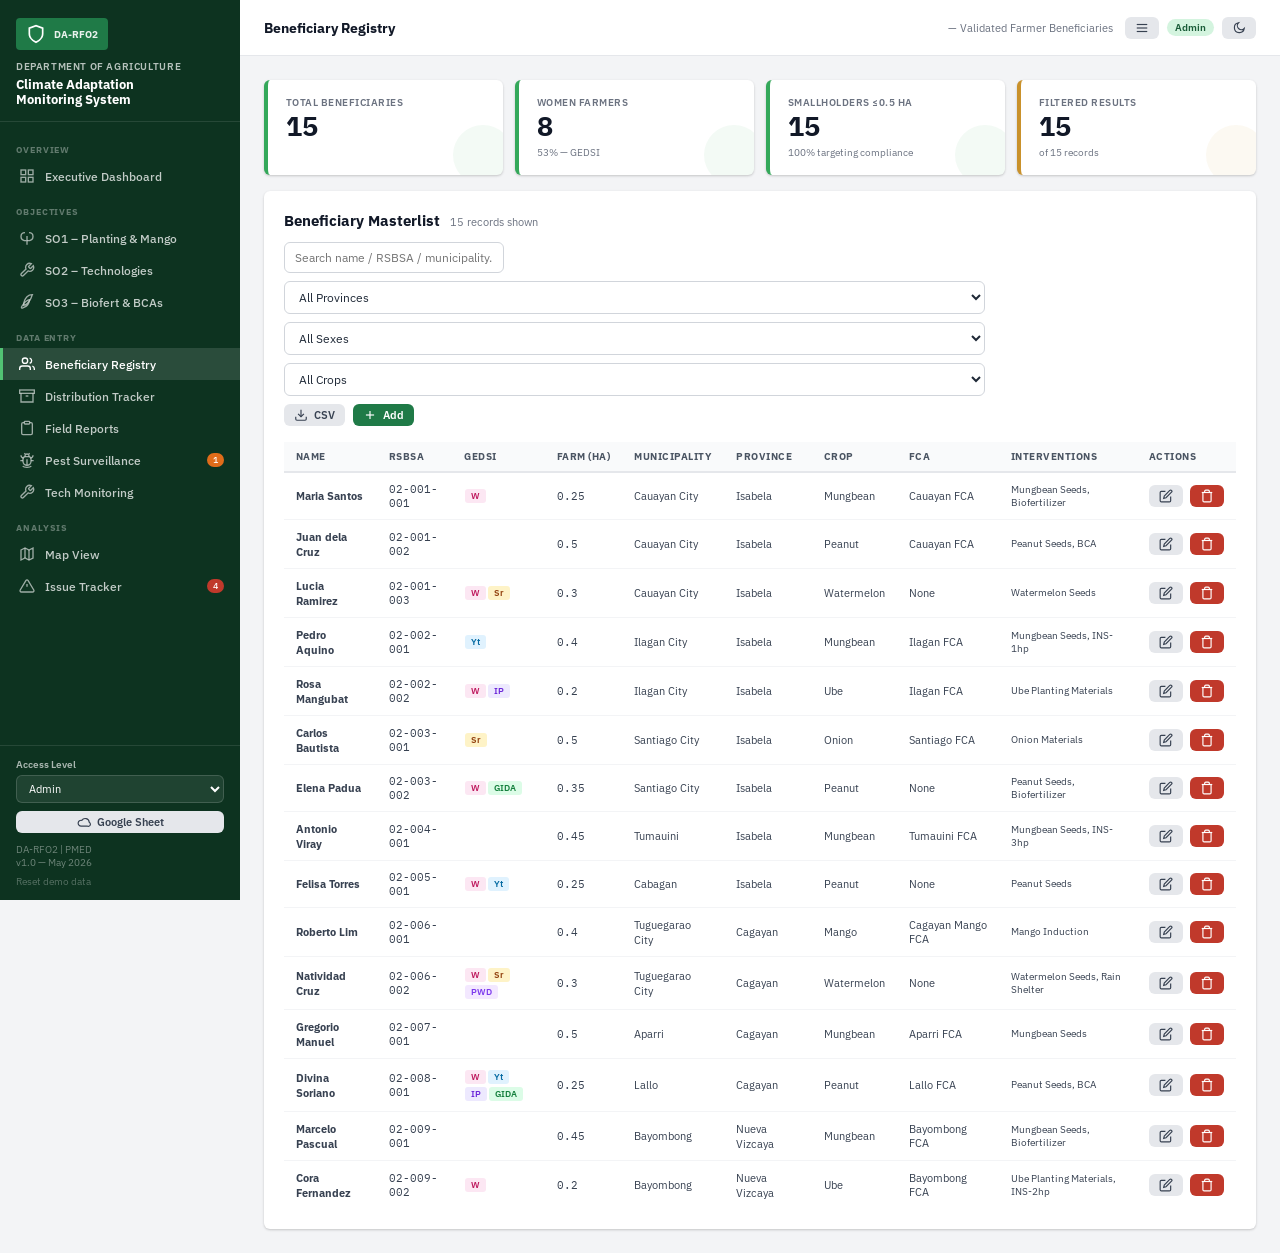
==== beneficiaries.html @ 6b745728 "Initial" ====
<!DOCTYPE html>
<html lang="en">
<head>
<meta charset="UTF-8"><meta name="viewport" content="width=device-width,initial-scale=1">
<title>Beneficiary Registry — DA-RFO2</title>
<link rel="stylesheet" href="styles.css">
</head>
<body>
<div class="app-wrapper">
  <aside class="sidebar" id="sidebar"></aside>
  <div class="main-content">
    <div class="topbar">
      <span class="topbar-title">Beneficiary Registry</span>
      <span class="topbar-subtitle">— Validated Farmer Beneficiaries</span>
    </div>
    <div class="page-body" id="page-body"></div>
  </div>
</div>
<div id="toast-container"></div>
<!-- Add/Edit modal -->
<div class="modal-overlay hidden" id="bene-modal">
  <div class="modal-box" style="max-width:780px">
    <div class="modal-header"><span id="modal-title">Add Beneficiary</span><button class="modal-close" onclick="closeModal('bene-modal')">×</button></div>
    <div class="modal-body">
      <div style="background:var(--green-50);padding:8px 12px;border-radius:4px;font-size:.78rem;color:var(--green-800);margin-bottom:14px">
        ⚠ Priority: Farmers cultivating <strong>0.5 hectare and below</strong>. Confirm municipality is on the validated list before adding.
      </div>
      <div class="form-grid cols-3">
        <div class="form-group" style="grid-column:span 2"><label class="form-label">Full Name (Last, First, MI)<span class="req">*</span></label><input id="b-name"></div>
        <div class="form-group"><label class="form-label">RSBSA Number</label><input id="b-rsbsa" placeholder="02-000-000"></div>
        <div class="form-group"><label class="form-label">Sex<span class="req">*</span></label>
          <select id="b-sex"><option>Female</option><option>Male</option><option>Prefer not to say</option></select></div>
        <div class="form-group"><label class="form-label">Age Group<span class="req">*</span></label>
          <select id="b-age"><option>18-35</option><option>36-59</option><option>60+</option></select></div>
        <div class="form-group"><label class="form-label">Farm Size (ha)<span class="req">*</span></label><input id="b-farmsize" type="number" step="0.01" min="0.01" max="5" placeholder="e.g. 0.25"></div>
        <div class="form-group"><label class="form-label">Province<span class="req">*</span></label>
          <select id="b-province"><option>Isabela</option><option>Cagayan</option><option>Nueva Vizcaya</option><option>Quirino</option><option>Aurora</option></select></div>
        <div class="form-group"><label class="form-label">Municipality<span class="req">*</span></label><input id="b-municipality"></div>
        <div class="form-group"><label class="form-label">Barangay</label><input id="b-barangay"></div>
        <div class="form-group"><label class="form-label">Primary Crop<span class="req">*</span></label>
          <select id="b-crop"><option>Mungbean</option><option>Peanut</option><option>Watermelon</option><option>Onion</option><option>Ube</option><option>Mango</option><option>Rice</option><option>Corn</option><option>High Value Crops</option></select></div>
        <div class="form-group"><label class="form-label">FCA Name (or None)</label><input id="b-fca" value="None"></div>
        <div class="form-group"><label class="form-label">Land Tenure</label>
          <select id="b-tenure"><option>Owner</option><option>Tenant/Lessee</option><option>Other</option></select></div>
      </div>
      <div style="margin-top:14px;font-size:.78rem;font-weight:700;color:var(--gray-700);text-transform:uppercase;letter-spacing:.05em;margin-bottom:8px">Interventions to Receive</div>
      <div style="display:flex;flex-wrap:wrap;gap:8px" id="intervention-checks">
        ${['Mungbean Seeds','Peanut Seeds','Watermelon Seeds','Onion Materials','Ube Materials','Mango Induction','Rain Shelter','INS-1hp','INS-2hp','INS-3hp','SPIS','Biofertilizer','BCA','POT/Zero Tillage'].map(v=>`
          <label style="display:flex;align-items:center;gap:4px;font-size:.8rem;cursor:pointer;padding:4px 8px;border:1px solid var(--gray-200);border-radius:4px">
            <input type="checkbox" value="${v}" style="width:auto"> ${v}
          </label>`).join('')}
      </div>
      <div style="margin-top:14px;font-size:.78rem;font-weight:700;color:var(--gray-700);text-transform:uppercase;letter-spacing:.05em;margin-bottom:8px">GEDSI Tags (Voluntary except Sex)</div>
      <div style="display:flex;gap:16px;flex-wrap:wrap">
        <label style="display:flex;align-items:center;gap:6px;font-size:.8rem;cursor:pointer"><input id="b-ip" type="checkbox" style="width:auto"> Indigenous Peoples (self-identified)</label>
        <label style="display:flex;align-items:center;gap:6px;font-size:.8rem;cursor:pointer"><input id="b-pwd" type="checkbox" style="width:auto"> Person with Disability (voluntary)</label>
        <label style="display:flex;align-items:center;gap:6px;font-size:.8rem;cursor:pointer"><input id="b-gida" type="checkbox" style="width:auto"> GIDA Location</label>
      </div>
      <input type="hidden" id="b-edit-id">
    </div>
    <div class="modal-footer">
      <button class="btn btn-secondary" onclick="closeModal('bene-modal')">Cancel</button>
      <button class="btn btn-primary" onclick="saveBeneficiary()">Save Beneficiary</button>
    </div>
  </div>
</div>
<script src="data.js"></script>
<script src="ui.js"></script>
<script>
let filterSex='', filterProvince='', filterCrop='', searchQ='';

document.addEventListener('DOMContentLoaded', () => {
  buildSidebar('beneficiaries.html');
  render();
});

function render() {
  let benes = DB.get(DB.KEYS.BENEFICIARIES);
  const total = benes.length;
  const women = benes.filter(b=>b.sex==='Female').length;
  const small = benes.filter(b=>b.farmSize<=0.5).length;

  if (filterSex)      benes = benes.filter(b=>b.sex===filterSex);
  if (filterProvince) benes = benes.filter(b=>b.province===filterProvince);
  if (filterCrop)     benes = benes.filter(b=>b.crop===filterCrop);
  if (searchQ)        benes = benes.filter(b=>(b.name+b.rsbsa+b.municipality).toLowerCase().includes(searchQ.toLowerCase()));

  const provinces = [...new Set(DB.get(DB.KEYS.BENEFICIARIES).map(b=>b.province))];
  const crops     = [...new Set(DB.get(DB.KEYS.BENEFICIARIES).map(b=>b.crop))];

  document.getElementById('page-body').innerHTML = `
    <div class="kpi-grid cols-4" style="margin-bottom:16px">
      <div class="kpi-tile"><div class="kpi-label">Total Beneficiaries</div><div class="kpi-value">${total}</div></div>
      <div class="kpi-tile"><div class="kpi-label">Women Farmers</div><div class="kpi-value">${women}</div><div class="kpi-sub">${total>0?Math.round(women/total*100):0}% — GEDSI</div></div>
      <div class="kpi-tile"><div class="kpi-label">Smallholders ≤0.5 ha</div><div class="kpi-value">${small}</div><div class="kpi-sub">${total>0?Math.round(small/total*100):0}% targeting compliance</div></div>
      <div class="kpi-tile amber"><div class="kpi-label">Filtered Results</div><div class="kpi-value">${benes.length}</div><div class="kpi-sub">of ${total} records</div></div>
    </div>

    <div class="card">
      <div class="section-header">
        <div class="section-title">Beneficiary Masterlist <small>${benes.length} records shown</small></div>
        <div style="display:flex;gap:8px;flex-wrap:wrap">
          <input placeholder="Search name / RSBSA / municipality…" style="width:220px" value="${searchQ}"
            oninput="searchQ=this.value;render()">
          <select onchange="filterProvince=this.value;render()">
            <option value="">All Provinces</option>
            ${provinces.map(p=>`<option ${filterProvince===p?'selected':''}>${p}</option>`).join('')}
          </select>
          <select onchange="filterSex=this.value;render()">
            <option value="">All Sexes</option>
            <option ${filterSex==='Female'?'selected':''}>Female</option>
            <option ${filterSex==='Male'?'selected':''}>Male</option>
          </select>
          <select onchange="filterCrop=this.value;render()">
            <option value="">All Crops</option>
            ${crops.map(c=>`<option ${filterCrop===c?'selected':''}>${c}</option>`).join('')}
          </select>
          <button class="btn btn-secondary btn-sm" onclick="exportCSV(DB.get(DB.KEYS.BENEFICIARIES),'beneficiaries.csv')">${ICONS.download} CSV</button>
          <button class="btn btn-primary btn-sm" onclick="openAddModal()">${ICONS.plus} Add</button>
        </div>
      </div>
      <div class="table-wrap">
        <table>
          <thead><tr><th>Name</th><th>RSBSA</th><th>GEDSI</th><th>Farm (ha)</th><th>Municipality</th><th>Province</th><th>Crop</th><th>FCA</th><th>Interventions</th><th>Actions</th></tr></thead>
          <tbody>
            ${benes.length===0?'<tr><td colspan="10" style="text-align:center;color:var(--gray-400)">No records match filter</td></tr>':
              benes.map(b=>`<tr>
                <td><strong>${b.name}</strong></td>
                <td style="font-family:var(--font-mono);font-size:.76rem">${b.rsbsa||'—'}</td>
                <td>${fmt.gedsiChips(b)}</td>
                <td style="font-family:var(--font-mono)">${b.farmSize}</td>
                <td>${b.municipality}${b.barangay?`<br><span style="font-size:.72rem;color:var(--gray-500)">Brgy. ${b.barangay}</span>`:''}</td>
                <td>${b.province}</td>
                <td>${b.crop}</td>
                <td style="font-size:.76rem">${b.fca||'—'}</td>
                <td style="font-size:.72rem;max-width:180px">${(b.interventions||[]).join(', ')||'—'}</td>
                <td style="white-space:nowrap">
                  <button class="btn btn-secondary btn-sm" onclick="editBeneficiary('${b.id}')" style="margin-right:4px">${ICONS.edit}</button>
                  <button class="btn btn-danger btn-sm" onclick="deleteBene('${b.id}')">${ICONS.trash}</button>
                </td>
              </tr>`).join('')}
          </tbody>
        </table>
      </div>
    </div>
  `;
}

function openAddModal() {
  document.getElementById('modal-title').textContent = 'Add Beneficiary';
  document.getElementById('b-edit-id').value = '';
  document.getElementById('b-name').value = '';
  document.getElementById('b-rsbsa').value = '';
  document.getElementById('b-farmsize').value = '';
  document.getElementById('b-municipality').value = '';
  document.getElementById('b-barangay').value = '';
  document.getElementById('b-fca').value = 'None';
  document.getElementById('b-ip').checked = false;
  document.getElementById('b-pwd').checked = false;
  document.getElementById('b-gida').checked = false;
  document.querySelectorAll('#intervention-checks input').forEach(c=>c.checked=false);
  openModal('bene-modal');
}

function editBeneficiary(id) {
  const b = DB.get(DB.KEYS.BENEFICIARIES).find(x=>x.id===id);
  if (!b) return;
  document.getElementById('modal-title').textContent = 'Edit Beneficiary';
  document.getElementById('b-edit-id').value = id;
  document.getElementById('b-name').value = b.name;
  document.getElementById('b-rsbsa').value = b.rsbsa||'';
  document.getElementById('b-sex').value = b.sex;
  document.getElementById('b-age').value = b.ageGroup;
  document.getElementById('b-farmsize').value = b.farmSize;
  document.getElementById('b-province').value = b.province;
  document.getElementById('b-municipality').value = b.municipality;
  document.getElementById('b-barangay').value = b.barangay||'';
  document.getElementById('b-crop').value = b.crop;
  document.getElementById('b-fca').value = b.fca||'None';
  document.getElementById('b-tenure').value = b.tenure||'Owner';
  document.getElementById('b-ip').checked = !!b.ip;
  document.getElementById('b-pwd').checked = !!b.pwd;
  document.getElementById('b-gida').checked = !!b.gida;
  document.querySelectorAll('#intervention-checks input').forEach(c=>{
    c.checked = (b.interventions||[]).includes(c.value);
  });
  openModal('bene-modal');
}

function saveBeneficiary() {
  const name = document.getElementById('b-name').value.trim();
  const farmSize = +document.getElementById('b-farmsize').value;
  if (!name) { toast('Name is required','error'); return; }
  if (!farmSize) { toast('Farm size is required','error'); return; }
  if (farmSize > 0.5) {
    if (!confirm(`Farm size is ${farmSize} ha — exceeds 0.5 ha priority threshold. Include anyway?`)) return;
  }
  const interventions = [...document.querySelectorAll('#intervention-checks input:checked')].map(c=>c.value);
  const rec = {
    name, rsbsa: document.getElementById('b-rsbsa').value.trim(),
    sex: document.getElementById('b-sex').value,
    ageGroup: document.getElementById('b-age').value,
    farmSize,
    province: document.getElementById('b-province').value,
    municipality: document.getElementById('b-municipality').value.trim(),
    barangay: document.getElementById('b-barangay').value.trim(),
    crop: document.getElementById('b-crop').value,
    fca: document.getElementById('b-fca').value.trim()||'None',
    tenure: document.getElementById('b-tenure').value,
    ip: document.getElementById('b-ip').checked,
    pwd: document.getElementById('b-pwd').checked,
    gida: document.getElementById('b-gida').checked,
    interventions,
  };
  const editId = document.getElementById('b-edit-id').value;
  if (editId) { DB.update(DB.KEYS.BENEFICIARIES, editId, rec); toast('Beneficiary updated'); }
  else        { DB.add(DB.KEYS.BENEFICIARIES, rec); toast('Beneficiary added'); }
  closeModal('bene-modal');
  render();
}

function deleteBene(id) {
  if (!confirm('Remove this beneficiary?')) return;
  DB.remove(DB.KEYS.BENEFICIARIES, id);
  toast('Removed');
  render();
}
</script>
</body>
</html>
---- styles.css ----
/* ═══════════════════════════════════════════════════════════════════
   DA-RFO2 Monitoring System — Shared Styles
   Aesthetic: Government-professional with bold agricultural greens,
   clean data tables, and subtle field textures
═══════════════════════════════════════════════════════════════════ */

@import url('https://fonts.googleapis.com/css2?family=IBM+Plex+Sans:ital,wght@0,300;0,400;0,500;0,600;0,700;1,400&family=IBM+Plex+Mono:wght@400;500&family=Playfair+Display:wght@700;900&display=swap');

:root {
  --green-900: #0d3320;
  --green-800: #1a5c38;
  --green-700: #1f7a47;
  --green-600: #27944f;
  --green-500: #34a85a;
  --green-400: #52c274;
  --green-100: #d4f4df;
  --green-50:  #edfaf2;

  --gold-500:  #c9912b;
  --gold-400:  #e0ab47;
  --gold-100:  #fdf0d5;

  --red-500:   #c0392b;
  --red-100:   #fde8e6;
  --orange-500:#e06c1a;
  --orange-100:#fef0e2;
  --blue-500:  #2563eb;
  --blue-100:  #dbeafe;

  --gray-900:  #111827;
  --gray-800:  #1f2937;
  --gray-700:  #374151;
  --gray-600:  #4b5563;
  --gray-500:  #6b7280;
  --gray-400:  #9ca3af;
  --gray-300:  #d1d5db;
  --gray-200:  #e5e7eb;
  --gray-100:  #f3f4f6;
  --gray-50:   #f9fafb;
  --white:     #ffffff;

  --font-body: 'IBM Plex Sans', sans-serif;
  --font-mono: 'IBM Plex Mono', monospace;
  --font-display: 'Playfair Display', serif;

  --sidebar-w: 240px;
  --topbar-h:  56px;
  --radius:    6px;
  --shadow:    0 1px 3px rgba(0,0,0,.12), 0 1px 2px rgba(0,0,0,.08);
  --shadow-md: 0 4px 12px rgba(0,0,0,.12);
}

:root[data-theme="dark"] {
  --green-900: #071f16;
  --green-800: #0f3f2a;
  --green-700: #1d7a4b;
  --green-100: #123a28;
  --green-50:  #0e251b;
  --gold-100:  #3d2f12;
  --red-100:   #3a1715;
  --orange-100:#3d2412;
  --blue-100:  #13284a;
  --gray-900:  #f3f4f6;
  --gray-800:  #e5e7eb;
  --gray-700:  #d1d5db;
  --gray-600:  #b8c0cc;
  --gray-500:  #9ca3af;
  --gray-400:  #717b8a;
  --gray-300:  #4b5563;
  --gray-200:  #374151;
  --gray-100:  #18212f;
  --gray-50:   #101827;
  --white:     #111827;
  --shadow:    0 1px 3px rgba(0,0,0,.45), 0 1px 2px rgba(0,0,0,.35);
  --shadow-md: 0 8px 24px rgba(0,0,0,.4);
}

*, *::before, *::after { box-sizing: border-box; margin: 0; padding: 0; }

html { font-size: 14px; }

body {
  font-family: var(--font-body);
  background: var(--gray-100);
  color: var(--gray-800);
  min-height: 100vh;
  display: flex;
  flex-direction: column;
}

.access-hidden { display:none !important; }

/* ── Layout ──────────────────────────────────────────────────────── */
.app-wrapper { display: flex; min-height: 100vh; }

.sidebar {
  width: var(--sidebar-w);
  background: var(--green-900);
  color: var(--white);
  display: flex;
  flex-direction: column;
  position: fixed;
  top: 0; left: 0; bottom: 0;
  z-index: 100;
  overflow-y: auto;
}

.sidebar-logo {
  padding: 18px 16px 14px;
  border-bottom: 1px solid rgba(255,255,255,.1);
}
.sidebar-logo .logo-badge {
  display: inline-flex; align-items: center; gap: 8px;
  background: var(--green-700);
  border-radius: 4px;
  padding: 6px 10px;
  margin-bottom: 10px;
}
.sidebar-logo .logo-badge svg { width:20px; height:20px; flex-shrink:0; }
.sidebar-logo .org-name { font-size:.72rem; font-weight:600; letter-spacing:.06em; text-transform:uppercase; color: rgba(255,255,255,.7); }
.sidebar-logo .sys-title { font-size:.9rem; font-weight:700; line-height:1.2; color:var(--white); margin-top:4px; }

.sidebar-nav { flex:1; padding: 8px 0; }
.nav-group-label {
  font-size:.65rem; font-weight:700; letter-spacing:.1em; text-transform:uppercase;
  color: rgba(255,255,255,.35);
  padding: 14px 16px 4px;
}
.nav-item {
  display: flex; align-items: center; gap: 10px;
  padding: 8px 16px;
  color: rgba(255,255,255,.75);
  text-decoration: none;
  font-size: .85rem;
  font-weight: 500;
  border-left: 3px solid transparent;
  transition: all .15s;
}
.nav-item:hover { background: rgba(255,255,255,.07); color:var(--white); }
.nav-item.active { background: rgba(255,255,255,.12); color:var(--white); border-left-color: var(--green-400); }
.nav-item svg { width:16px; height:16px; flex-shrink:0; opacity:.8; }
.nav-item.active svg { opacity:1; }

.sidebar-footer {
  padding: 12px 16px;
  border-top: 1px solid rgba(255,255,255,.1);
  font-size: .72rem;
  color: rgba(255,255,255,.4);
}
.sidebar-footer span { display:block; }
.sidebar-control { display:flex; flex-direction:column; gap:4px; margin-bottom:8px; color:rgba(255,255,255,.65); font-size:.7rem; font-weight:600; }
.sidebar-control select { background:rgba(255,255,255,.08); color:var(--white); border-color:rgba(255,255,255,.15); font-size:.76rem; padding:5px 8px; }
.sidebar-control option { color:#111827; }
.sidebar-btn { width:100%; justify-content:center; margin-bottom:10px; background:rgba(255,255,255,.1); color:var(--white); }

.main-content {
  margin-left: var(--sidebar-w);
  flex: 1;
  display: flex;
  flex-direction: column;
  min-width: 0;
}

.topbar {
  height: var(--topbar-h);
  background: var(--white);
  border-bottom: 1px solid var(--gray-200);
  display: flex; align-items: center;
  padding: 0 24px;
  gap: 12px;
  position: sticky; top: 0; z-index: 50;
}
.topbar-title { font-size: 1rem; font-weight: 700; color: var(--gray-900); flex:1; }
.topbar-subtitle { font-size:.78rem; color:var(--gray-500); margin-left:4px; font-weight:400; }
.topbar-badge {
  font-size:.7rem; font-weight:600; padding:2px 8px; border-radius:20px;
  background:var(--green-100); color:var(--green-800);
}
.topbar-badge.alert { background:var(--red-100); color:var(--red-500); }
.topbar-tools { margin-left:auto; display:flex; align-items:center; gap:8px; }
.mobile-menu-btn { display:none; }
.sync-status { margin-top:12px; padding:8px 10px; border-radius:var(--radius); background:var(--gray-50); color:var(--gray-600); font-size:.76rem; }

.page-body { flex:1; padding: 24px; }

/* ── Cards ───────────────────────────────────────────────────────── */
.card {
  background: var(--white);
  border-radius: var(--radius);
  box-shadow: var(--shadow);
  padding: 20px;
}
.card-title {
  font-size:.8rem; font-weight:700; text-transform:uppercase; letter-spacing:.06em;
  color:var(--gray-600); margin-bottom:12px;
}
.card-subtitle { font-size:.78rem; color:var(--gray-500); margin-top:-8px; margin-bottom:12px; }

/* ── KPI tiles ───────────────────────────────────────────────────── */
.kpi-grid { display:grid; gap:12px; }
.kpi-grid.cols-4 { grid-template-columns: repeat(4,1fr); }
.kpi-grid.cols-3 { grid-template-columns: repeat(3,1fr); }
.kpi-grid.cols-2 { grid-template-columns: repeat(2,1fr); }

.kpi-tile {
  background:var(--white);
  border-radius:var(--radius);
  padding:16px 18px;
  box-shadow:var(--shadow);
  display:flex; flex-direction:column; gap:4px;
  border-left:4px solid var(--green-500);
  position:relative; overflow:hidden;
}
.kpi-tile::after {
  content:''; position:absolute; right:-10px; bottom:-10px;
  width:60px; height:60px; border-radius:50%;
  background:rgba(52,168,90,.06);
}
.kpi-tile.amber { border-left-color:var(--gold-500); }
.kpi-tile.amber::after { background:rgba(201,145,43,.06); }
.kpi-tile.red   { border-left-color:var(--red-500); }
.kpi-tile.red::after { background:rgba(192,57,43,.06); }
.kpi-tile.blue  { border-left-color:var(--blue-500); }
.kpi-tile.blue::after { background:rgba(37,99,235,.06); }

.kpi-label { font-size:.7rem; font-weight:600; text-transform:uppercase; letter-spacing:.05em; color:var(--gray-500); }
.kpi-value { font-size:1.9rem; font-weight:700; color:var(--gray-900); line-height:1; font-family:var(--font-mono); }
.kpi-sub   { font-size:.72rem; color:var(--gray-500); margin-top:2px; }

/* ── Progress bars ───────────────────────────────────────────────── */
.progress-bar-wrap { background:var(--gray-200); border-radius:4px; height:8px; overflow:hidden; }
.progress-bar-fill { height:100%; border-radius:4px; transition:width .5s ease; background:var(--green-500); }
.progress-bar-fill.amber { background:var(--gold-400); }
.progress-bar-fill.red   { background:var(--red-500); }

/* ── Tables ──────────────────────────────────────────────────────── */
.table-wrap { overflow-x:auto; }
table { width:100%; border-collapse:collapse; font-size:.82rem; }
th {
  background:var(--gray-50);
  padding:8px 12px;
  text-align:left;
  font-size:.7rem; font-weight:700; text-transform:uppercase; letter-spacing:.05em;
  color:var(--gray-600);
  border-bottom:2px solid var(--gray-200);
  white-space:nowrap;
}
td {
  padding:9px 12px;
  border-bottom:1px solid var(--gray-100);
  color:var(--gray-700);
  vertical-align:middle;
}
tr:last-child td { border-bottom:none; }
tr:hover td { background:var(--gray-50); }

/* ── Badges / Pills ──────────────────────────────────────────────── */
.badge {
  display:inline-flex; align-items:center; gap:4px;
  padding:2px 8px; border-radius:20px;
  font-size:.68rem; font-weight:600;
}
.badge.green  { background:var(--green-100); color:var(--green-800); }
.badge.red    { background:var(--red-100);   color:var(--red-500); }
.badge.amber  { background:var(--gold-100);  color:var(--gold-500); }
.badge.gray   { background:var(--gray-200);  color:var(--gray-600); }
.badge.blue   { background:var(--blue-100);  color:var(--blue-500); }

/* ── Forms ───────────────────────────────────────────────────────── */
.form-grid { display:grid; gap:14px; }
.form-grid.cols-2 { grid-template-columns:1fr 1fr; }
.form-grid.cols-3 { grid-template-columns:1fr 1fr 1fr; }

.form-group { display:flex; flex-direction:column; gap:4px; }
.form-label { font-size:.75rem; font-weight:600; color:var(--gray-700); }
.form-label .req { color:var(--red-500); margin-left:2px; }

input, select, textarea {
  padding:7px 10px;
  border:1px solid var(--gray-300);
  border-radius:var(--radius);
  font-size:.84rem;
  font-family:var(--font-body);
  color:var(--gray-800);
  background:var(--white);
  transition:border-color .15s;
  width:100%;
}
input:focus, select:focus, textarea:focus {
  outline:none;
  border-color:var(--green-500);
  box-shadow:0 0 0 3px rgba(52,168,90,.15);
}
textarea { resize:vertical; min-height:72px; }

/* ── Buttons ─────────────────────────────────────────────────────── */
.btn {
  display:inline-flex; align-items:center; gap:6px;
  padding:7px 14px;
  border-radius:var(--radius);
  font-size:.82rem; font-weight:600;
  cursor:pointer; border:none;
  font-family:var(--font-body);
  transition:all .15s;
}
.btn-primary { background:var(--green-700); color:var(--white); }
.btn-primary:hover { background:var(--green-800); }
.btn-secondary { background:var(--gray-200); color:var(--gray-700); }
.btn-secondary:hover { background:var(--gray-300); }
.btn-danger  { background:var(--red-500); color:var(--white); }
.btn-danger:hover  { background:#a93226; }
.btn-sm { padding:4px 10px; font-size:.76rem; }
.btn svg { width:14px; height:14px; }

/* ── Alerts / banners ────────────────────────────────────────────── */
.alert-banner {
  border-radius:var(--radius);
  padding:10px 14px;
  font-size:.82rem;
  display:flex; align-items:flex-start; gap:8px;
  margin-bottom:12px;
}
.alert-banner.red    { background:var(--red-100);    color:var(--red-500); border-left:4px solid var(--red-500); }
.alert-banner.amber  { background:var(--gold-100);   color:var(--gold-500); border-left:4px solid var(--gold-500); }
.alert-banner.green  { background:var(--green-50);   color:var(--green-800); border-left:4px solid var(--green-500); }
.alert-banner svg    { width:16px; height:16px; flex-shrink:0; margin-top:1px; }

/* ── Modal ───────────────────────────────────────────────────────── */
.modal-overlay {
  position:fixed; inset:0; background:rgba(0,0,0,.45);
  z-index:200; display:flex; align-items:center; justify-content:center;
  padding:20px;
}
.modal-overlay.hidden { display:none; }
.modal-box {
  background:var(--white); border-radius:8px; box-shadow:var(--shadow-md);
  width:100%; max-width:680px; max-height:90vh; overflow-y:auto;
}
.modal-header {
  display:flex; align-items:center; justify-content:space-between;
  padding:16px 20px;
  border-bottom:1px solid var(--gray-200);
  font-weight:700; font-size:.95rem; color:var(--gray-900);
}
.modal-body  { padding:20px; }
.modal-footer{ padding:14px 20px; border-top:1px solid var(--gray-200); display:flex; gap:8px; justify-content:flex-end; }
.modal-close { background:none; border:none; cursor:pointer; color:var(--gray-500); font-size:1.3rem; line-height:1; padding:2px; }

/* ── Stat sparkline bar (mini chart) ─────────────────────────────── */
.mini-bar { display:flex; gap:3px; align-items:flex-end; height:40px; }
.mini-bar-col { width:12px; background:var(--green-200); border-radius:2px 2px 0 0; transition:height .3s; }

/* ── Section headers ─────────────────────────────────────────────── */
.section-header {
  display:flex; align-items:center; justify-content:space-between;
  margin-bottom:16px; gap:12px; flex-wrap:wrap;
}
.section-title { font-size:1.05rem; font-weight:700; color:var(--gray-900); }
.section-title small { font-size:.76rem; font-weight:400; color:var(--gray-500); margin-left:6px; }

/* ── Grid layouts ────────────────────────────────────────────────── */
.grid-2 { display:grid; grid-template-columns:1fr 1fr; gap:16px; }
.grid-3 { display:grid; grid-template-columns:1fr 1fr 1fr; gap:16px; }
.col-span-2 { grid-column:span 2; }

/* ── Toast ───────────────────────────────────────────────────────── */
#toast-container {
  position:fixed; bottom:24px; right:24px; z-index:999;
  display:flex; flex-direction:column; gap:8px;
}
.toast {
  background:var(--gray-900); color:var(--white);
  padding:10px 16px; border-radius:6px;
  font-size:.82rem; box-shadow:var(--shadow-md);
  animation:slideIn .2s ease;
  display:flex; align-items:center; gap:8px;
  max-width:320px;
}
.toast.success { background:var(--green-800); }
.toast.error   { background:var(--red-500); }
@keyframes slideIn { from { transform:translateX(30px); opacity:0; } to { transform:translateX(0); opacity:1; } }

/* ── Scrollbar ───────────────────────────────────────────────────── */
::-webkit-scrollbar { width:6px; height:6px; }
::-webkit-scrollbar-track { background:transparent; }
::-webkit-scrollbar-thumb { background:var(--gray-300); border-radius:3px; }
::-webkit-scrollbar-thumb:hover { background:var(--gray-400); }

/* ── Responsive ──────────────────────────────────────────────────── */
@media (max-width: 1100px) {
  .kpi-grid.cols-4 { grid-template-columns:repeat(2,1fr); }
}
@media (max-width: 768px) {
  :root { --sidebar-w: 0px; --topbar-h: auto; }
  .sidebar {
    display:flex;
    width:260px;
    transform:translateX(-100%);
    transition:transform .2s ease;
    box-shadow:var(--shadow-md);
  }
  body.nav-open .sidebar { transform:translateX(0); }
  body.nav-open::before {
    content:'';
    position:fixed;
    inset:0;
    background:rgba(0,0,0,.45);
    z-index:90;
  }
  .main-content { margin-left:0; }
  .topbar { padding:10px 12px; flex-wrap:wrap; align-items:flex-start; gap:8px; }
  .topbar > div:first-child { min-width:0; flex:1 1 180px; }
  .topbar-title { display:block; line-height:1.2; }
  .topbar-subtitle { display:block; margin-left:0; margin-top:2px; }
  .topbar-tools { order:-1; width:100%; justify-content:space-between; margin-left:0; }
  .mobile-menu-btn { display:inline-flex; }
  .page-body { padding:14px 12px 24px; }
  .card { padding:14px; }
  .kpi-grid.cols-4, .kpi-grid.cols-3 { grid-template-columns:repeat(2,1fr); }
  .grid-2, .grid-3 { grid-template-columns:1fr; }
  .form-grid.cols-2, .form-grid.cols-3 { grid-template-columns:1fr; }
  .section-header > div:last-child { width:100%; }
  .section-header input, .section-header select { width:100% !important; }
  .btn { min-height:34px; }
  #toast-container { left:12px; right:12px; bottom:12px; }
  .toast { max-width:none; }
  .modal-overlay { padding:8px; align-items:flex-start; }
  .modal-box { max-height:96vh; }
}
@media (max-width: 520px) {
  html { font-size:13px; }
  .kpi-grid.cols-4, .kpi-grid.cols-3, .kpi-grid.cols-2 { grid-template-columns:1fr; }
  .kpi-value { font-size:1.65rem; }
  th, td { padding:8px 9px; }
}

/* ── Chart canvas ────────────────────────────────────────────────── */
.chart-container { position:relative; }
canvas { max-width:100%; }

/* ── Empty state ─────────────────────────────────────────────────── */
.empty-state {
  text-align:center; padding:40px 20px;
  color:var(--gray-400);
}
.empty-state svg { width:40px; height:40px; margin:0 auto 10px; display:block; opacity:.4; }
.empty-state p { font-size:.85rem; }

/* ── GEDSI chips ─────────────────────────────────────────────────── */
.chip { display:inline-block; padding:1px 6px; border-radius:3px; font-size:.65rem; font-weight:600; margin:1px; }
.chip.w { background:#fce7f3; color:#be185d; }
.chip.ip{ background:#ede9fe; color:#6d28d9; }
.chip.sr{ background:#fef3c7; color:#92400e; }
.chip.yt{ background:#e0f2fe; color:#0369a1; }
.chip.pw{ background:#f3e8ff; color:#7c3aed; }
.chip.gi{ background:#dcfce7; color:#15803d; }
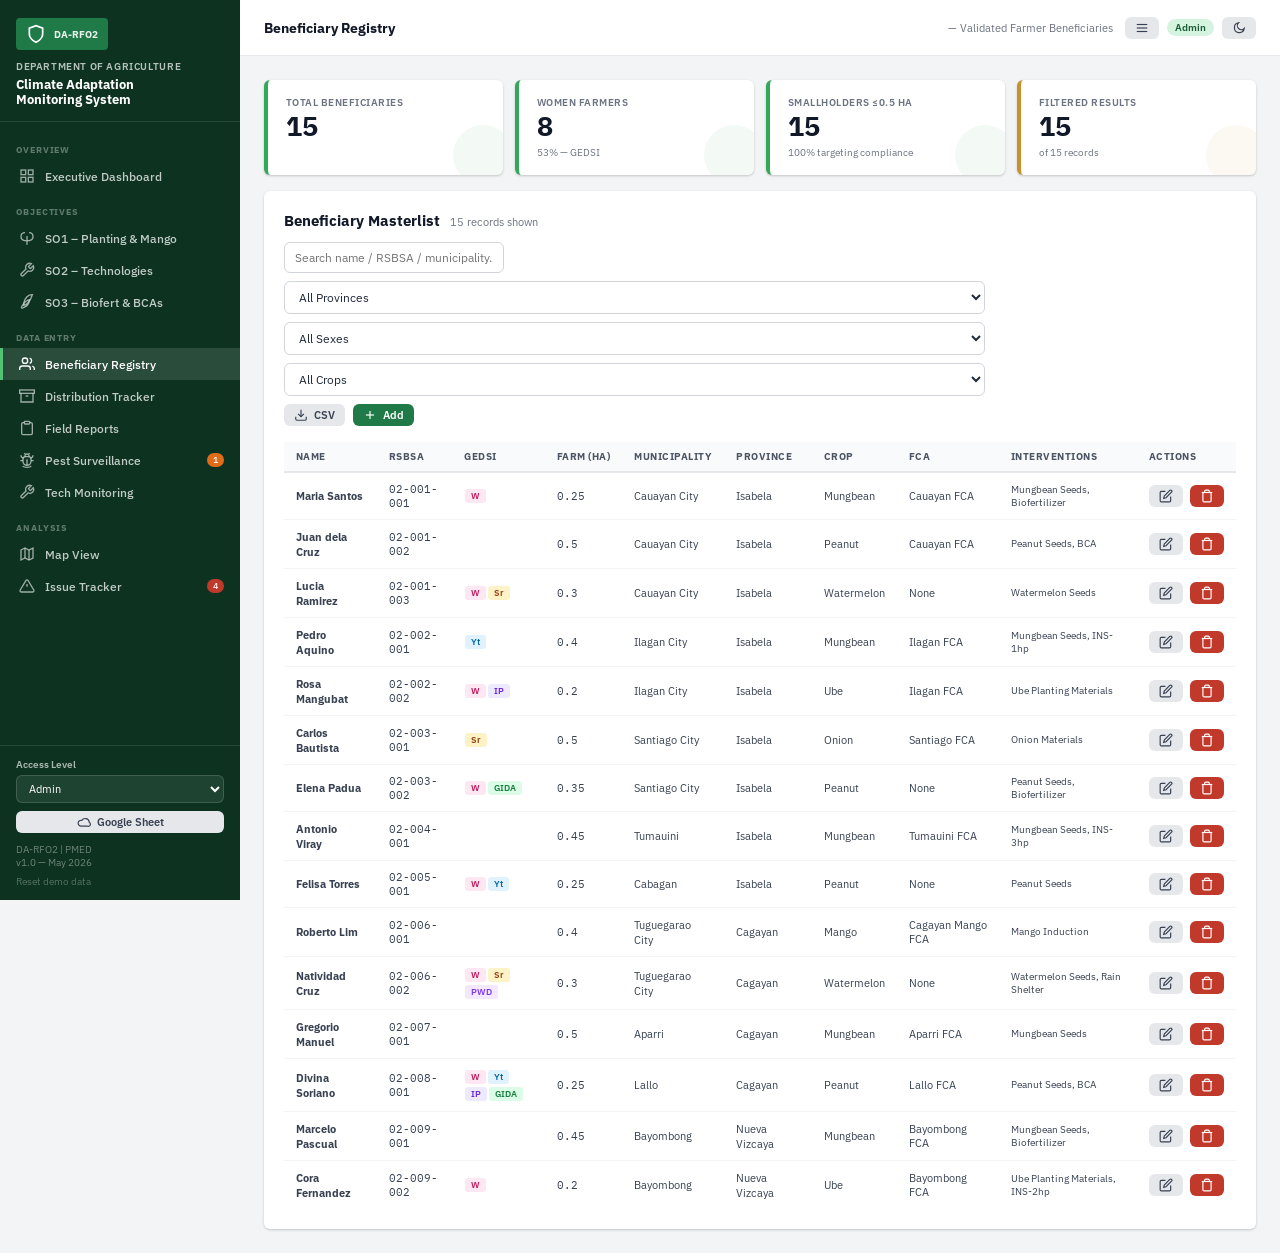
==== commit 473415bd: "Map, Public view" ====
--- a/beneficiaries.html
+++ b/beneficiaries.html
@@ -45,10 +45,20 @@
       </div>
       <div style="margin-top:14px;font-size:.78rem;font-weight:700;color:var(--gray-700);text-transform:uppercase;letter-spacing:.05em;margin-bottom:8px">Interventions to Receive</div>
       <div style="display:flex;flex-wrap:wrap;gap:8px" id="intervention-checks">
-        ${['Mungbean Seeds','Peanut Seeds','Watermelon Seeds','Onion Materials','Ube Materials','Mango Induction','Rain Shelter','INS-1hp','INS-2hp','INS-3hp','SPIS','Biofertilizer','BCA','POT/Zero Tillage'].map(v=>`
-          <label style="display:flex;align-items:center;gap:4px;font-size:.8rem;cursor:pointer;padding:4px 8px;border:1px solid var(--gray-200);border-radius:4px">
-            <input type="checkbox" value="${v}" style="width:auto"> ${v}
-          </label>`).join('')}
+        <label style="display:flex;align-items:center;gap:4px;font-size:.8rem;cursor:pointer;padding:4px 8px;border:1px solid var(--gray-200);border-radius:4px"><input type="checkbox" value="Mungbean Seeds" style="width:auto"> Mungbean Seeds</label>
+        <label style="display:flex;align-items:center;gap:4px;font-size:.8rem;cursor:pointer;padding:4px 8px;border:1px solid var(--gray-200);border-radius:4px"><input type="checkbox" value="Peanut Seeds" style="width:auto"> Peanut Seeds</label>
+        <label style="display:flex;align-items:center;gap:4px;font-size:.8rem;cursor:pointer;padding:4px 8px;border:1px solid var(--gray-200);border-radius:4px"><input type="checkbox" value="Watermelon Seeds" style="width:auto"> Watermelon Seeds</label>
+        <label style="display:flex;align-items:center;gap:4px;font-size:.8rem;cursor:pointer;padding:4px 8px;border:1px solid var(--gray-200);border-radius:4px"><input type="checkbox" value="Onion Materials" style="width:auto"> Onion Materials</label>
+        <label style="display:flex;align-items:center;gap:4px;font-size:.8rem;cursor:pointer;padding:4px 8px;border:1px solid var(--gray-200);border-radius:4px"><input type="checkbox" value="Ube Materials" style="width:auto"> Ube Materials</label>
+        <label style="display:flex;align-items:center;gap:4px;font-size:.8rem;cursor:pointer;padding:4px 8px;border:1px solid var(--gray-200);border-radius:4px"><input type="checkbox" value="Mango Induction" style="width:auto"> Mango Induction</label>
+        <label style="display:flex;align-items:center;gap:4px;font-size:.8rem;cursor:pointer;padding:4px 8px;border:1px solid var(--gray-200);border-radius:4px"><input type="checkbox" value="Rain Shelter" style="width:auto"> Rain Shelter</label>
+        <label style="display:flex;align-items:center;gap:4px;font-size:.8rem;cursor:pointer;padding:4px 8px;border:1px solid var(--gray-200);border-radius:4px"><input type="checkbox" value="INS-1hp" style="width:auto"> INS-1hp</label>
+        <label style="display:flex;align-items:center;gap:4px;font-size:.8rem;cursor:pointer;padding:4px 8px;border:1px solid var(--gray-200);border-radius:4px"><input type="checkbox" value="INS-2hp" style="width:auto"> INS-2hp</label>
+        <label style="display:flex;align-items:center;gap:4px;font-size:.8rem;cursor:pointer;padding:4px 8px;border:1px solid var(--gray-200);border-radius:4px"><input type="checkbox" value="INS-3hp" style="width:auto"> INS-3hp</label>
+        <label style="display:flex;align-items:center;gap:4px;font-size:.8rem;cursor:pointer;padding:4px 8px;border:1px solid var(--gray-200);border-radius:4px"><input type="checkbox" value="SPIS" style="width:auto"> SPIS</label>
+        <label style="display:flex;align-items:center;gap:4px;font-size:.8rem;cursor:pointer;padding:4px 8px;border:1px solid var(--gray-200);border-radius:4px"><input type="checkbox" value="Biofertilizer" style="width:auto"> Biofertilizer</label>
+        <label style="display:flex;align-items:center;gap:4px;font-size:.8rem;cursor:pointer;padding:4px 8px;border:1px solid var(--gray-200);border-radius:4px"><input type="checkbox" value="BCA" style="width:auto"> BCA</label>
+        <label style="display:flex;align-items:center;gap:4px;font-size:.8rem;cursor:pointer;padding:4px 8px;border:1px solid var(--gray-200);border-radius:4px"><input type="checkbox" value="POT/Zero Tillage" style="width:auto"> POT/Zero Tillage</label>
       </div>
       <div style="margin-top:14px;font-size:.78rem;font-weight:700;color:var(--gray-700);text-transform:uppercase;letter-spacing:.05em;margin-bottom:8px">GEDSI Tags (Voluntary except Sex)</div>
       <div style="display:flex;gap:16px;flex-wrap:wrap">
@@ -83,7 +93,14 @@
   if (filterSex)      benes = benes.filter(b=>b.sex===filterSex);
   if (filterProvince) benes = benes.filter(b=>b.province===filterProvince);
   if (filterCrop)     benes = benes.filter(b=>b.crop===filterCrop);
-  if (searchQ)        benes = benes.filter(b=>(b.name+b.rsbsa+b.municipality).toLowerCase().includes(searchQ.toLowerCase()));
+  if (searchQ) {
+    benes = benes.filter(b => {
+      const publicText = `${b.municipality}${b.province}${b.crop}${b.fca}`.toLowerCase();
+      const privateText = `${b.name}${b.rsbsa}`.toLowerCase();
+      const haystack = AccessPolicy.isPublic() ? publicText : `${publicText}${privateText}`;
+      return haystack.includes(searchQ.toLowerCase());
+    });
+  }
 
   const provinces = [...new Set(DB.get(DB.KEYS.BENEFICIARIES).map(b=>b.province))];
   const crops     = [...new Set(DB.get(DB.KEYS.BENEFICIARIES).map(b=>b.crop))];
@@ -97,10 +114,11 @@
     </div>
 
     <div class="card">
+      ${AccessPolicy.isPublic()?'<div class="alert-banner amber" style="margin-bottom:12px"><div><strong>Public view:</strong> beneficiary names, RSBSA numbers, individual GEDSI tags, barangays, and other personal details are withheld.</div></div>':''}
       <div class="section-header">
         <div class="section-title">Beneficiary Masterlist <small>${benes.length} records shown</small></div>
         <div style="display:flex;gap:8px;flex-wrap:wrap">
-          <input placeholder="Search name / RSBSA / municipality…" style="width:220px" value="${searchQ}"
+          <input placeholder="${AccessPolicy.isPublic()?'Search municipality / crop...':'Search name / RSBSA / municipality...'}" style="width:220px" value="${searchQ}"
             oninput="searchQ=this.value;render()">
           <select onchange="filterProvince=this.value;render()">
             <option value="">All Provinces</option>
@@ -125,11 +143,11 @@
           <tbody>
             ${benes.length===0?'<tr><td colspan="10" style="text-align:center;color:var(--gray-400)">No records match filter</td></tr>':
               benes.map(b=>`<tr>
-                <td><strong>${b.name}</strong></td>
-                <td style="font-family:var(--font-mono);font-size:.76rem">${b.rsbsa||'—'}</td>
-                <td>${fmt.gedsiChips(b)}</td>
+                <td><strong>${AccessPolicy.personName(b.name)}</strong></td>
+                <td style="font-family:var(--font-mono);font-size:.76rem">${AccessPolicy.identifier(b.rsbsa)}</td>
+                <td>${AccessPolicy.isPublic()?'Withheld':fmt.gedsiChips(b)}</td>
                 <td style="font-family:var(--font-mono)">${b.farmSize}</td>
-                <td>${b.municipality}${b.barangay?`<br><span style="font-size:.72rem;color:var(--gray-500)">Brgy. ${b.barangay}</span>`:''}</td>
+                <td>${b.municipality}${!AccessPolicy.isPublic()&&b.barangay?`<br><span style="font-size:.72rem;color:var(--gray-500)">Brgy. ${b.barangay}</span>`:''}</td>
                 <td>${b.province}</td>
                 <td>${b.crop}</td>
                 <td style="font-size:.76rem">${b.fca||'—'}</td>
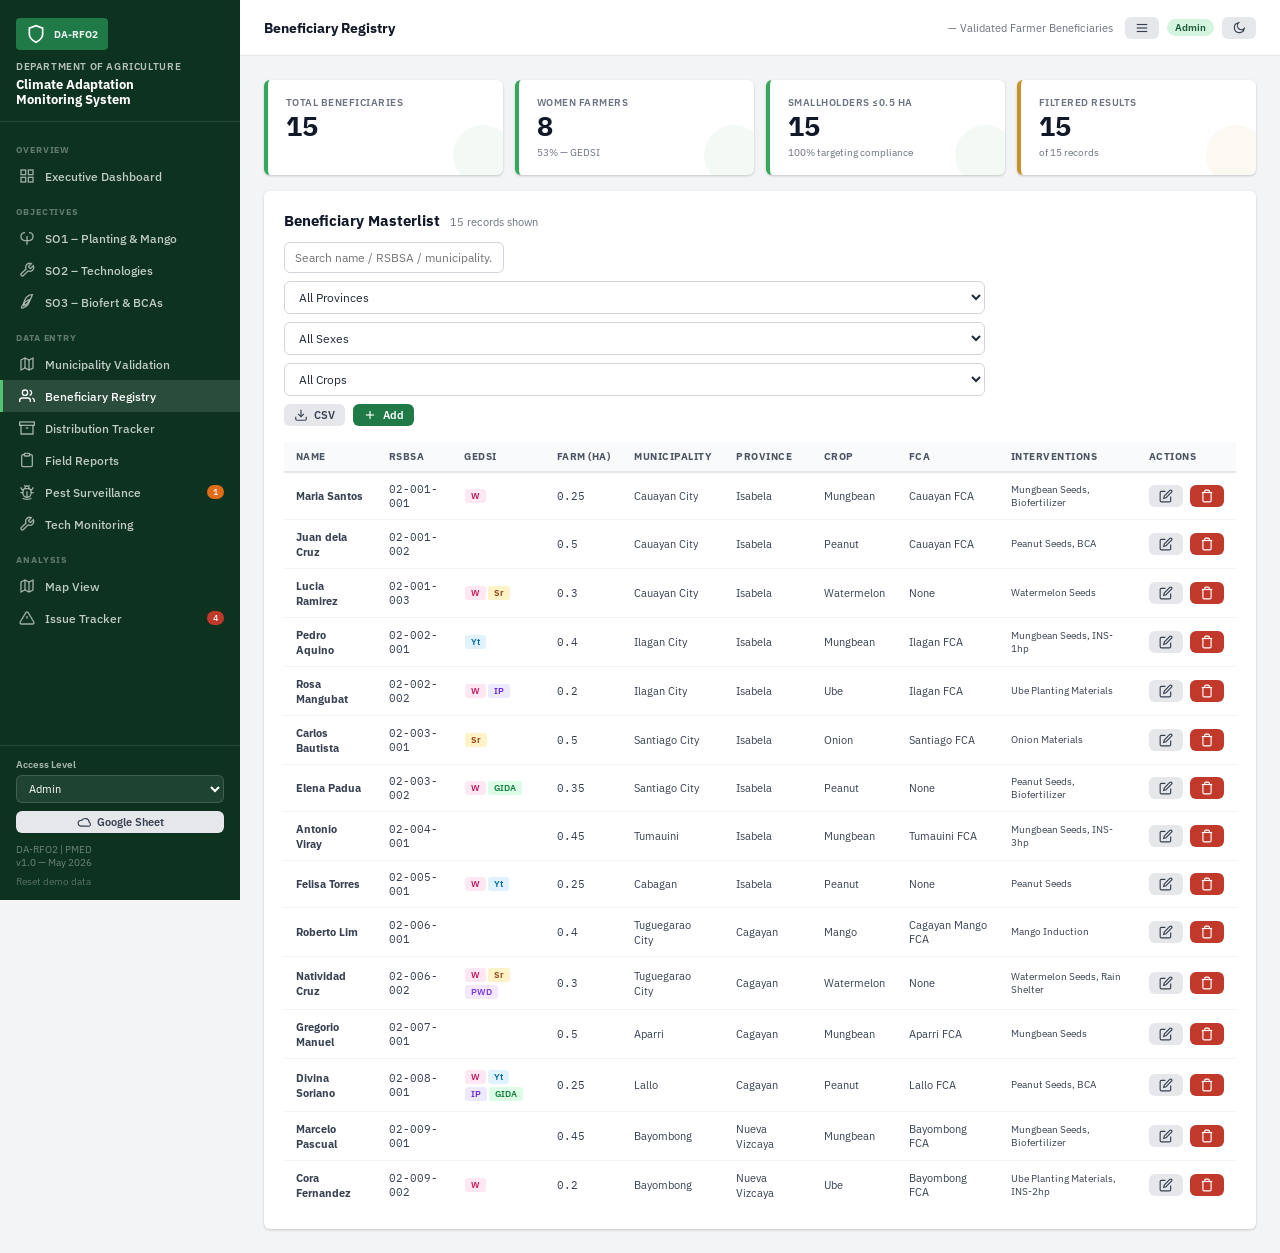
==== commit d4d6a630: "Improved Data Entry via Annexes" ====
--- a/beneficiaries.html
+++ b/beneficiaries.html
@@ -20,10 +20,10 @@
 <!-- Add/Edit modal -->
 <div class="modal-overlay hidden" id="bene-modal">
   <div class="modal-box" style="max-width:780px">
-    <div class="modal-header"><span id="modal-title">Add Beneficiary</span><button class="modal-close" onclick="closeModal('bene-modal')">×</button></div>
+    <div class="modal-header"><span id="modal-title">Add Beneficiary</span><button class="modal-close" onclick="closeModal('bene-modal')">x</button></div>
     <div class="modal-body">
       <div style="background:var(--green-50);padding:8px 12px;border-radius:4px;font-size:.78rem;color:var(--green-800);margin-bottom:14px">
-        ⚠ Priority: Farmers cultivating <strong>0.5 hectare and below</strong>. Confirm municipality is on the validated list before adding.
+        Priority: Farmers cultivating <strong>0.5 hectare and below</strong>. Confirm municipality is on the validated list before adding.
       </div>
       <div class="form-grid cols-3">
         <div class="form-group" style="grid-column:span 2"><label class="form-label">Full Name (Last, First, MI)<span class="req">*</span></label><input id="b-name"></div>
@@ -42,6 +42,11 @@
         <div class="form-group"><label class="form-label">FCA Name (or None)</label><input id="b-fca" value="None"></div>
         <div class="form-group"><label class="form-label">Land Tenure</label>
           <select id="b-tenure"><option>Owner</option><option>Tenant/Lessee</option><option>Other</option></select></div>
+        <div class="form-group"><label class="form-label">Validation Date</label><input id="b-date" type="date"></div>
+        <div class="form-group"><label class="form-label">GPS / Farm Location</label><input id="b-gps" placeholder="lat,lng or Sitio"></div>
+        <div class="form-group"><label class="form-label">Validated By</label><input id="b-validatedby" placeholder="AEW / validator"></div>
+        <div class="form-group"><label class="form-label">Farm Photo Taken?</label>
+          <select id="b-photo"><option value="No">No</option><option value="Yes">Yes</option></select></div>
       </div>
       <div style="margin-top:14px;font-size:.78rem;font-weight:700;color:var(--gray-700);text-transform:uppercase;letter-spacing:.05em;margin-bottom:8px">Interventions to Receive</div>
       <div style="display:flex;flex-wrap:wrap;gap:8px" id="intervention-checks">
@@ -65,6 +70,11 @@
         <label style="display:flex;align-items:center;gap:6px;font-size:.8rem;cursor:pointer"><input id="b-ip" type="checkbox" style="width:auto"> Indigenous Peoples (self-identified)</label>
         <label style="display:flex;align-items:center;gap:6px;font-size:.8rem;cursor:pointer"><input id="b-pwd" type="checkbox" style="width:auto"> Person with Disability (voluntary)</label>
         <label style="display:flex;align-items:center;gap:6px;font-size:.8rem;cursor:pointer"><input id="b-gida" type="checkbox" style="width:auto"> GIDA Location</label>
+      </div>
+      <div class="form-grid cols-3" style="margin-top:10px">
+        <div class="form-group"><label class="form-label">IP Status</label><select id="b-ip-status"><option>Prefer not to answer</option><option>No</option><option>Yes</option></select></div>
+        <div class="form-group"><label class="form-label">PWD Status</label><select id="b-pwd-status"><option>Prefer not to answer</option><option>No</option><option>Yes</option></select></div>
+        <div class="form-group"><label class="form-label">GIDA Location</label><select id="b-gida-status"><option>Unknown</option><option>No</option><option>Yes</option></select></div>
       </div>
       <input type="hidden" id="b-edit-id">
     </div>
@@ -134,7 +144,7 @@
             ${crops.map(c=>`<option ${filterCrop===c?'selected':''}>${c}</option>`).join('')}
           </select>
           <button class="btn btn-secondary btn-sm" onclick="exportCSV(DB.get(DB.KEYS.BENEFICIARIES),'beneficiaries.csv')">${ICONS.download} CSV</button>
-          <button class="btn btn-primary btn-sm" onclick="openAddModal()">${ICONS.plus} Add</button>
+          <button class="btn btn-primary btn-sm" data-access="write" onclick="openAddModal()">${ICONS.plus} Add</button>
         </div>
       </div>
       <div class="table-wrap">
@@ -153,8 +163,8 @@
                 <td style="font-size:.76rem">${b.fca||'—'}</td>
                 <td style="font-size:.72rem;max-width:180px">${(b.interventions||[]).join(', ')||'—'}</td>
                 <td style="white-space:nowrap">
-                  <button class="btn btn-secondary btn-sm" onclick="editBeneficiary('${b.id}')" style="margin-right:4px">${ICONS.edit}</button>
-                  <button class="btn btn-danger btn-sm" onclick="deleteBene('${b.id}')">${ICONS.trash}</button>
+                  <button class="btn btn-secondary btn-sm" data-access="write" onclick="editBeneficiary('${b.id}')" style="margin-right:4px">${ICONS.edit}</button>
+                  <button class="btn btn-danger btn-sm" data-access="admin" onclick="deleteBene('${b.id}')">${ICONS.trash}</button>
                 </td>
               </tr>`).join('')}
           </tbody>
@@ -173,9 +183,16 @@
   document.getElementById('b-municipality').value = '';
   document.getElementById('b-barangay').value = '';
   document.getElementById('b-fca').value = 'None';
+  document.getElementById('b-date').value = new Date().toISOString().split('T')[0];
+  document.getElementById('b-gps').value = '';
+  document.getElementById('b-validatedby').value = '';
+  document.getElementById('b-photo').value = 'No';
   document.getElementById('b-ip').checked = false;
   document.getElementById('b-pwd').checked = false;
   document.getElementById('b-gida').checked = false;
+  document.getElementById('b-ip-status').value = 'Prefer not to answer';
+  document.getElementById('b-pwd-status').value = 'Prefer not to answer';
+  document.getElementById('b-gida-status').value = 'Unknown';
   document.querySelectorAll('#intervention-checks input').forEach(c=>c.checked=false);
   openModal('bene-modal');
 }
@@ -196,9 +213,16 @@
   document.getElementById('b-crop').value = b.crop;
   document.getElementById('b-fca').value = b.fca||'None';
   document.getElementById('b-tenure').value = b.tenure||'Owner';
+  document.getElementById('b-date').value = b.validationDate||'';
+  document.getElementById('b-gps').value = b.gps||'';
+  document.getElementById('b-validatedby').value = b.validatedBy||'';
+  document.getElementById('b-photo').value = b.photoTaken||'No';
   document.getElementById('b-ip').checked = !!b.ip;
   document.getElementById('b-pwd').checked = !!b.pwd;
   document.getElementById('b-gida').checked = !!b.gida;
+  document.getElementById('b-ip-status').value = b.ipStatus || (b.ip?'Yes':'Prefer not to answer');
+  document.getElementById('b-pwd-status').value = b.pwdStatus || (b.pwd?'Yes':'Prefer not to answer');
+  document.getElementById('b-gida-status').value = b.gidaStatus || (b.gida?'Yes':'Unknown');
   document.querySelectorAll('#intervention-checks input').forEach(c=>{
     c.checked = (b.interventions||[]).includes(c.value);
   });
@@ -214,6 +238,9 @@
     if (!confirm(`Farm size is ${farmSize} ha — exceeds 0.5 ha priority threshold. Include anyway?`)) return;
   }
   const interventions = [...document.querySelectorAll('#intervention-checks input:checked')].map(c=>c.value);
+  const ipStatus = document.getElementById('b-ip-status').value;
+  const pwdStatus = document.getElementById('b-pwd-status').value;
+  const gidaStatus = document.getElementById('b-gida-status').value;
   const rec = {
     name, rsbsa: document.getElementById('b-rsbsa').value.trim(),
     sex: document.getElementById('b-sex').value,
@@ -225,9 +252,14 @@
     crop: document.getElementById('b-crop').value,
     fca: document.getElementById('b-fca').value.trim()||'None',
     tenure: document.getElementById('b-tenure').value,
-    ip: document.getElementById('b-ip').checked,
-    pwd: document.getElementById('b-pwd').checked,
-    gida: document.getElementById('b-gida').checked,
+    validationDate: document.getElementById('b-date').value,
+    gps: document.getElementById('b-gps').value.trim(),
+    validatedBy: document.getElementById('b-validatedby').value.trim(),
+    photoTaken: document.getElementById('b-photo').value,
+    ipStatus, pwdStatus, gidaStatus,
+    ip: document.getElementById('b-ip').checked || ipStatus === 'Yes',
+    pwd: document.getElementById('b-pwd').checked || pwdStatus === 'Yes',
+    gida: document.getElementById('b-gida').checked || gidaStatus === 'Yes',
     interventions,
   };
   const editId = document.getElementById('b-edit-id').value;
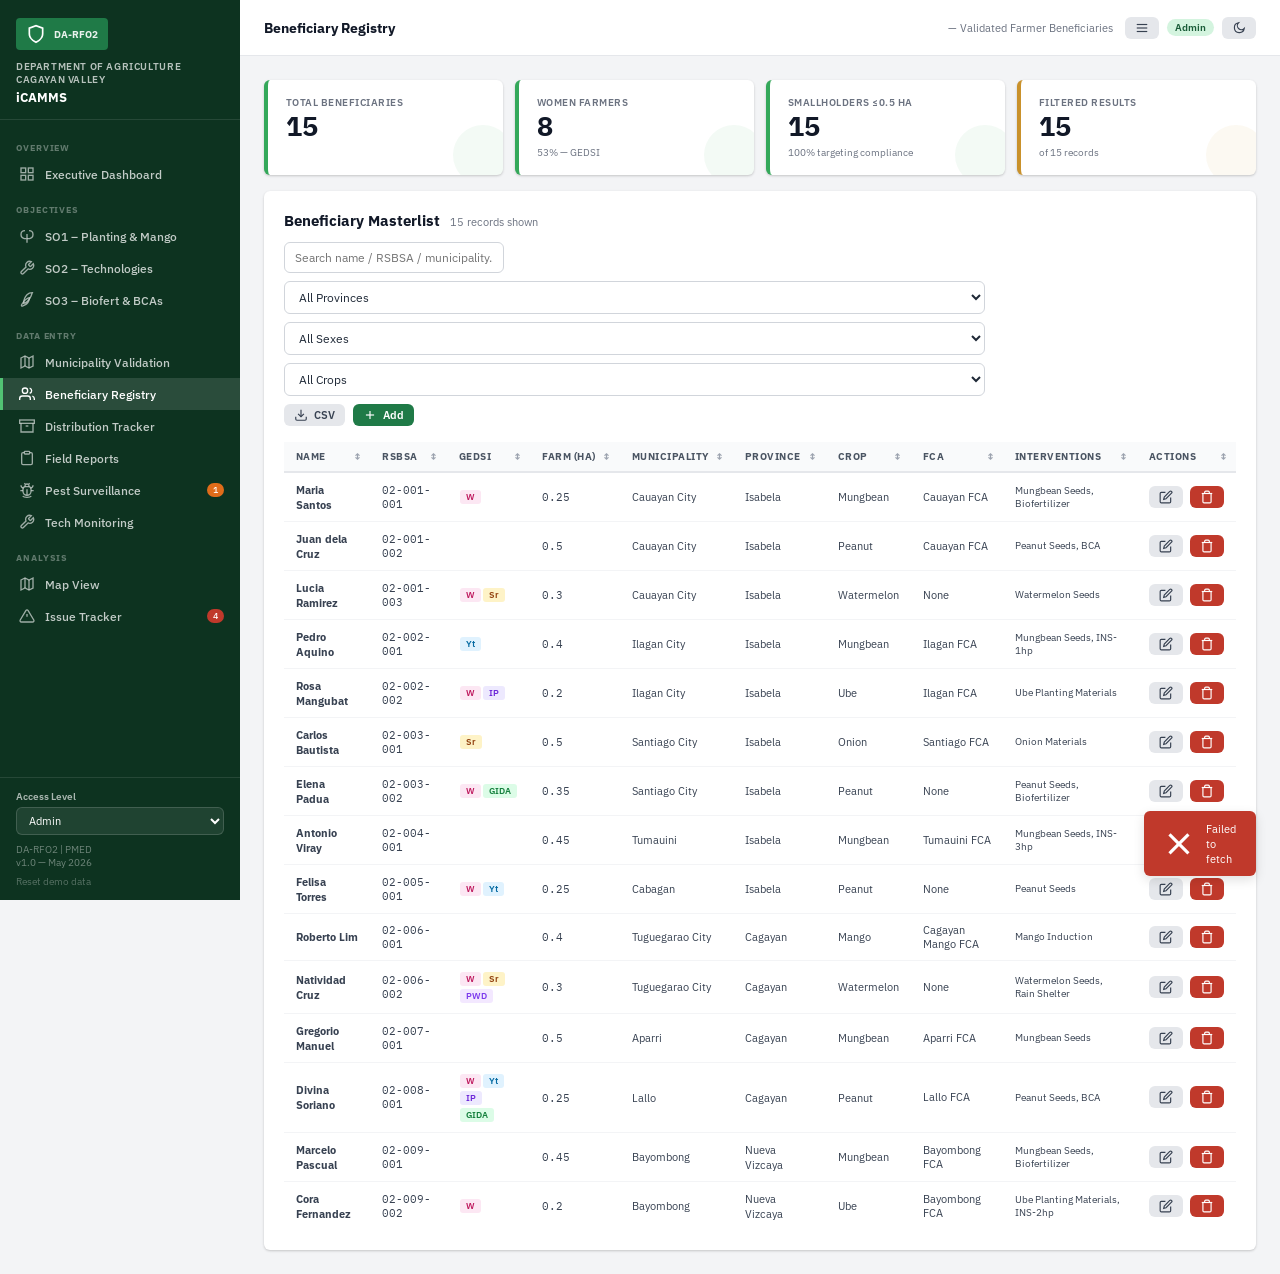
==== commit 9896d955: "App Script refresh and" ====
--- a/beneficiaries.html
+++ b/beneficiaries.html
@@ -263,8 +263,9 @@
     interventions,
   };
   const editId = document.getElementById('b-edit-id').value;
-  if (editId) { DB.update(DB.KEYS.BENEFICIARIES, editId, rec); toast('Beneficiary updated'); }
-  else        { DB.add(DB.KEYS.BENEFICIARIES, rec); toast('Beneficiary added'); }
+  const saved = editId ? DB.update(DB.KEYS.BENEFICIARIES, editId, rec) : DB.add(DB.KEYS.BENEFICIARIES, rec);
+  if (!saved) return;
+  toast(editId ? 'Beneficiary updated' : 'Beneficiary added');
   closeModal('bene-modal');
   render();
 }
--- a/styles.css
+++ b/styles.css
@@ -244,6 +244,25 @@
   color:var(--gray-600);
   border-bottom:2px solid var(--gray-200);
   white-space:nowrap;
+}
+th.sortable-th {
+  cursor:pointer;
+  user-select:none;
+  position:relative;
+  padding-right:24px;
+}
+th.sortable-th::after {
+  content:'↕';
+  position:absolute;
+  right:8px;
+  color:var(--gray-400);
+  font-size:.68rem;
+}
+th.sortable-th[data-sort-direction="asc"]::after { content:'↑'; color:var(--green-700); }
+th.sortable-th[data-sort-direction="desc"]::after { content:'↓'; color:var(--green-700); }
+th.sortable-th:focus-visible {
+  outline:2px solid var(--green-500);
+  outline-offset:-2px;
 }
 td {
   padding:9px 12px;
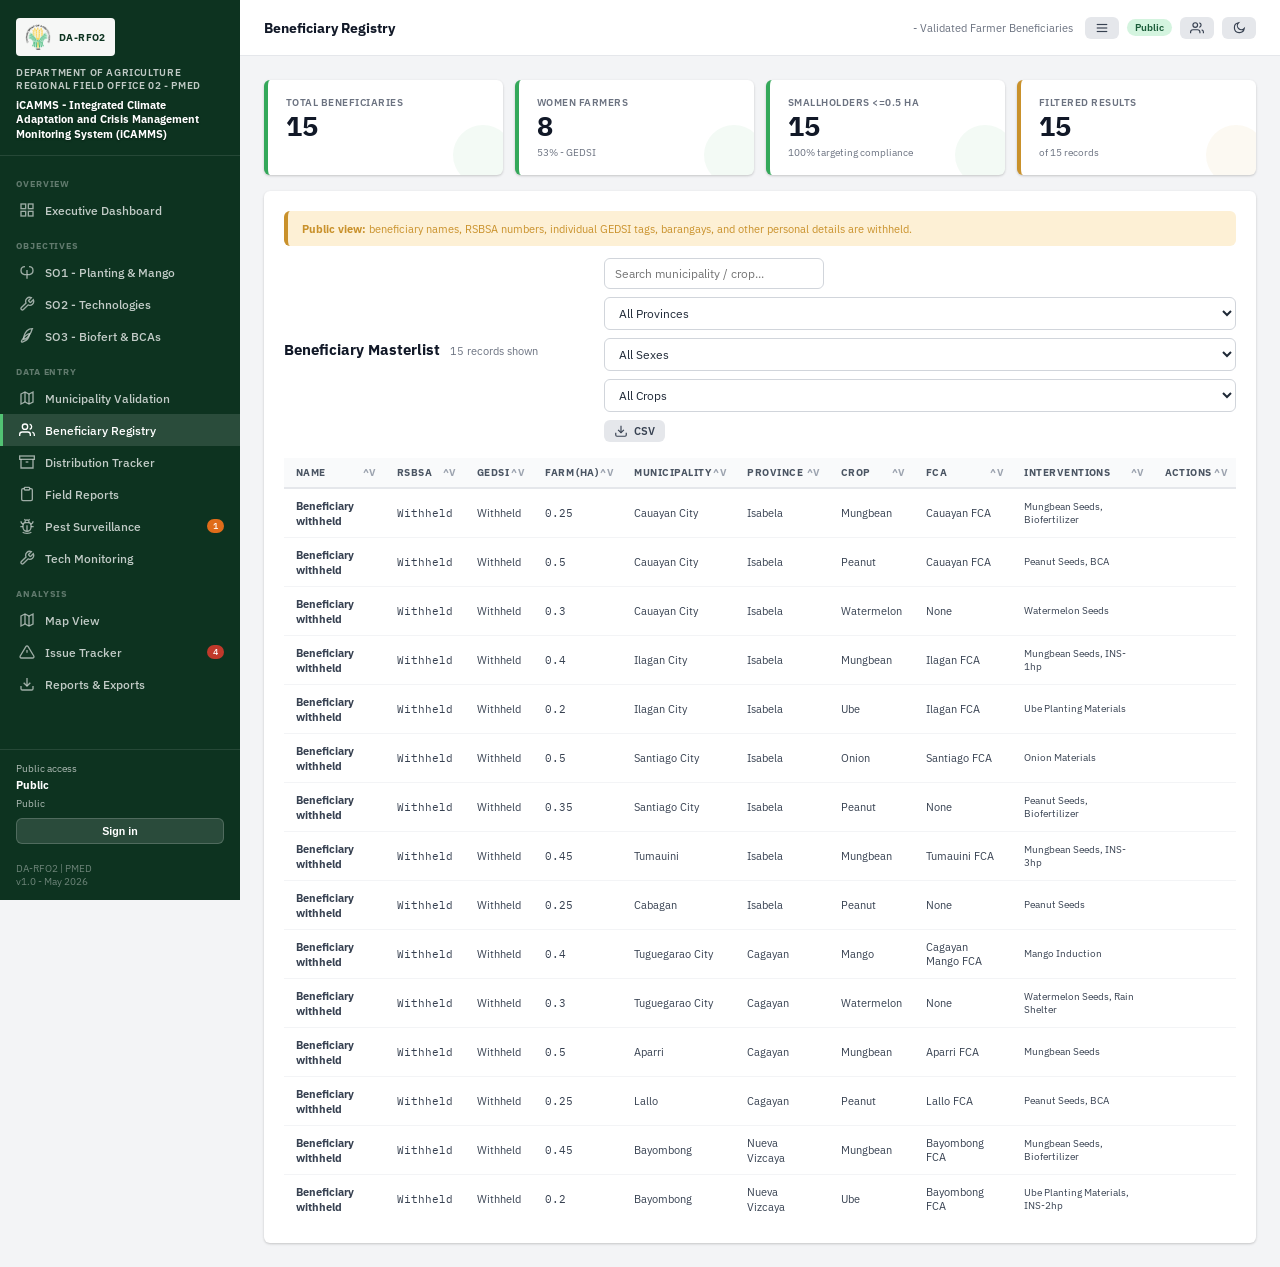
==== commit 53ba5c79: "Cleaner" ====
--- a/beneficiaries.html
+++ b/beneficiaries.html
@@ -2,7 +2,7 @@
 <html lang="en">
 <head>
 <meta charset="UTF-8"><meta name="viewport" content="width=device-width,initial-scale=1">
-<title>Beneficiary Registry — DA-RFO2</title>
+<title>Beneficiary Registry - DA-RFO2</title>
 <link rel="stylesheet" href="styles.css">
 </head>
 <body>
@@ -11,7 +11,7 @@
   <div class="main-content">
     <div class="topbar">
       <span class="topbar-title">Beneficiary Registry</span>
-      <span class="topbar-subtitle">— Validated Farmer Beneficiaries</span>
+      <span class="topbar-subtitle">- Validated Farmer Beneficiaries</span>
     </div>
     <div class="page-body" id="page-body"></div>
   </div>
@@ -118,8 +118,8 @@
   document.getElementById('page-body').innerHTML = `
     <div class="kpi-grid cols-4" style="margin-bottom:16px">
       <div class="kpi-tile"><div class="kpi-label">Total Beneficiaries</div><div class="kpi-value">${total}</div></div>
-      <div class="kpi-tile"><div class="kpi-label">Women Farmers</div><div class="kpi-value">${women}</div><div class="kpi-sub">${total>0?Math.round(women/total*100):0}% — GEDSI</div></div>
-      <div class="kpi-tile"><div class="kpi-label">Smallholders ≤0.5 ha</div><div class="kpi-value">${small}</div><div class="kpi-sub">${total>0?Math.round(small/total*100):0}% targeting compliance</div></div>
+      <div class="kpi-tile"><div class="kpi-label">Women Farmers</div><div class="kpi-value">${women}</div><div class="kpi-sub">${total>0?Math.round(women/total*100):0}% - GEDSI</div></div>
+      <div class="kpi-tile"><div class="kpi-label">Smallholders <=0.5 ha</div><div class="kpi-value">${small}</div><div class="kpi-sub">${total>0?Math.round(small/total*100):0}% targeting compliance</div></div>
       <div class="kpi-tile amber"><div class="kpi-label">Filtered Results</div><div class="kpi-value">${benes.length}</div><div class="kpi-sub">of ${total} records</div></div>
     </div>
 
@@ -160,8 +160,8 @@
                 <td>${b.municipality}${!AccessPolicy.isPublic()&&b.barangay?`<br><span style="font-size:.72rem;color:var(--gray-500)">Brgy. ${b.barangay}</span>`:''}</td>
                 <td>${b.province}</td>
                 <td>${b.crop}</td>
-                <td style="font-size:.76rem">${b.fca||'—'}</td>
-                <td style="font-size:.72rem;max-width:180px">${(b.interventions||[]).join(', ')||'—'}</td>
+                <td style="font-size:.76rem">${b.fca||'-'}</td>
+                <td style="font-size:.72rem;max-width:180px">${(b.interventions||[]).join(', ')||'-'}</td>
                 <td style="white-space:nowrap">
                   <button class="btn btn-secondary btn-sm" data-access="write" onclick="editBeneficiary('${b.id}')" style="margin-right:4px">${ICONS.edit}</button>
                   <button class="btn btn-danger btn-sm" data-access="admin" onclick="deleteBene('${b.id}')">${ICONS.trash}</button>
@@ -235,7 +235,7 @@
   if (!name) { toast('Name is required','error'); return; }
   if (!farmSize) { toast('Farm size is required','error'); return; }
   if (farmSize > 0.5) {
-    if (!confirm(`Farm size is ${farmSize} ha — exceeds 0.5 ha priority threshold. Include anyway?`)) return;
+    if (!confirm(`Farm size is ${farmSize} ha - exceeds 0.5 ha priority threshold. Include anyway?`)) return;
   }
   const interventions = [...document.querySelectorAll('#intervention-checks input:checked')].map(c=>c.value);
   const ipStatus = document.getElementById('b-ip-status').value;
--- a/styles.css
+++ b/styles.css
@@ -1,8 +1,8 @@
-/* ═══════════════════════════════════════════════════════════════════
-   DA-RFO2 Monitoring System — Shared Styles
+/* ===================================================================
+   DA-RFO2 Monitoring System - Shared Styles
    Aesthetic: Government-professional with bold agricultural greens,
    clean data tables, and subtle field textures
-═══════════════════════════════════════════════════════════════════ */
+=================================================================== */
 
 @import url('https://fonts.googleapis.com/css2?family=IBM+Plex+Sans:ital,wght@0,300;0,400;0,500;0,600;0,700;1,400&family=IBM+Plex+Mono:wght@400;500&family=Playfair+Display:wght@700;900&display=swap');
 
@@ -86,17 +86,18 @@
   min-height: 100vh;
   display: flex;
   flex-direction: column;
+  overflow-x: hidden;
 }
 
 .access-hidden { display:none !important; }
 
-/* ── Layout ──────────────────────────────────────────────────────── */
-.app-wrapper { display: flex; min-height: 100vh; }
+/* -- Layout -------------------------------------------------------- */
+.app-wrapper { display: block; min-height: 100vh; width: 100%; overflow-x: hidden; }
 
 .sidebar {
   width: var(--sidebar-w);
   background: var(--green-900);
-  color: var(--white);
+  color: #fff;
   display: flex;
   flex-direction: column;
   position: fixed;
@@ -111,14 +112,15 @@
 }
 .sidebar-logo .logo-badge {
   display: inline-flex; align-items: center; gap: 8px;
-  background: var(--green-700);
+  background: rgba(255,255,255,.96);
   border-radius: 4px;
-  padding: 6px 10px;
+  padding: 6px 9px;
   margin-bottom: 10px;
 }
-.sidebar-logo .logo-badge svg { width:20px; height:20px; flex-shrink:0; }
-.sidebar-logo .org-name { font-size:.72rem; font-weight:600; letter-spacing:.06em; text-transform:uppercase; color: rgba(255,255,255,.7); }
-.sidebar-logo .sys-title { font-size:.9rem; font-weight:700; line-height:1.2; color:var(--white); margin-top:4px; }
+.sidebar-logo .logo-badge img { width:26px; height:26px; object-fit:contain; flex-shrink:0; }
+.sidebar-logo .logo-badge span { font-size:.72rem; font-weight:800; color:var(--green-900); letter-spacing:.04em; }
+.sidebar-logo .org-name { font-size:.72rem; font-weight:600; letter-spacing:.06em; text-transform:uppercase; color: rgba(255,255,255,.74); }
+.sidebar-logo .sys-title { font-size:.82rem; font-weight:800; line-height:1.25; color:#fff; margin-top:6px; text-shadow:0 1px 2px rgba(0,0,0,.35); }
 
 .sidebar-nav { flex:1; padding: 8px 0; }
 .nav-group-label {
@@ -151,10 +153,15 @@
 .sidebar-control { display:flex; flex-direction:column; gap:4px; margin-bottom:8px; color:rgba(255,255,255,.65); font-size:.7rem; font-weight:600; }
 .sidebar-control select { background:rgba(255,255,255,.08); color:var(--white); border-color:rgba(255,255,255,.15); font-size:.76rem; padding:5px 8px; }
 .sidebar-control option { color:#111827; }
-.sidebar-btn { width:100%; justify-content:center; margin-bottom:10px; background:rgba(255,255,255,.1); color:var(--white); }
+.auth-panel { display:flex; flex-direction:column; gap:4px; margin-bottom:10px; color:rgba(255,255,255,.68); }
+.auth-panel strong { color:#fff; font-size:.78rem; line-height:1.25; }
+.auth-panel .auth-action-wrap { display:block; margin-top:4px; }
+.sidebar-btn { width:100%; justify-content:center; margin-bottom:8px; background:rgba(255,255,255,.12); color:#fff; border:1px solid rgba(255,255,255,.18); border-radius:var(--radius); padding:6px 10px; font-size:.76rem; font-weight:700; cursor:pointer; }
+.sidebar-btn:hover { background:rgba(255,255,255,.2); }
 
 .main-content {
   margin-left: var(--sidebar-w);
+  width: calc(100% - var(--sidebar-w));
   flex: 1;
   display: flex;
   flex-direction: column;
@@ -183,7 +190,7 @@
 
 .page-body { flex:1; padding: 24px; }
 
-/* ── Cards ───────────────────────────────────────────────────────── */
+/* -- Cards --------------------------------------------------------- */
 .card {
   background: var(--white);
   border-radius: var(--radius);
@@ -196,7 +203,7 @@
 }
 .card-subtitle { font-size:.78rem; color:var(--gray-500); margin-top:-8px; margin-bottom:12px; }
 
-/* ── KPI tiles ───────────────────────────────────────────────────── */
+/* -- KPI tiles ----------------------------------------------------- */
 .kpi-grid { display:grid; gap:12px; }
 .kpi-grid.cols-4 { grid-template-columns: repeat(4,1fr); }
 .kpi-grid.cols-3 { grid-template-columns: repeat(3,1fr); }
@@ -227,13 +234,13 @@
 .kpi-value { font-size:1.9rem; font-weight:700; color:var(--gray-900); line-height:1; font-family:var(--font-mono); }
 .kpi-sub   { font-size:.72rem; color:var(--gray-500); margin-top:2px; }
 
-/* ── Progress bars ───────────────────────────────────────────────── */
+/* -- Progress bars ------------------------------------------------- */
 .progress-bar-wrap { background:var(--gray-200); border-radius:4px; height:8px; overflow:hidden; }
 .progress-bar-fill { height:100%; border-radius:4px; transition:width .5s ease; background:var(--green-500); }
 .progress-bar-fill.amber { background:var(--gold-400); }
 .progress-bar-fill.red   { background:var(--red-500); }
 
-/* ── Tables ──────────────────────────────────────────────────────── */
+/* -- Tables -------------------------------------------------------- */
 .table-wrap { overflow-x:auto; }
 table { width:100%; border-collapse:collapse; font-size:.82rem; }
 th {
@@ -252,14 +259,14 @@
   padding-right:24px;
 }
 th.sortable-th::after {
-  content:'↕';
+  content:'^v';
   position:absolute;
   right:8px;
   color:var(--gray-400);
   font-size:.68rem;
 }
-th.sortable-th[data-sort-direction="asc"]::after { content:'↑'; color:var(--green-700); }
-th.sortable-th[data-sort-direction="desc"]::after { content:'↓'; color:var(--green-700); }
+th.sortable-th[data-sort-direction="asc"]::after { content:'^'; color:var(--green-700); }
+th.sortable-th[data-sort-direction="desc"]::after { content:'v'; color:var(--green-700); }
 th.sortable-th:focus-visible {
   outline:2px solid var(--green-500);
   outline-offset:-2px;
@@ -273,7 +280,7 @@
 tr:last-child td { border-bottom:none; }
 tr:hover td { background:var(--gray-50); }
 
-/* ── Badges / Pills ──────────────────────────────────────────────── */
+/* -- Badges / Pills ------------------------------------------------ */
 .badge {
   display:inline-flex; align-items:center; gap:4px;
   padding:2px 8px; border-radius:20px;
@@ -285,7 +292,7 @@
 .badge.gray   { background:var(--gray-200);  color:var(--gray-600); }
 .badge.blue   { background:var(--blue-100);  color:var(--blue-500); }
 
-/* ── Forms ───────────────────────────────────────────────────────── */
+/* -- Forms --------------------------------------------------------- */
 .form-grid { display:grid; gap:14px; }
 .form-grid.cols-2 { grid-template-columns:1fr 1fr; }
 .form-grid.cols-3 { grid-template-columns:1fr 1fr 1fr; }
@@ -312,7 +319,7 @@
 }
 textarea { resize:vertical; min-height:72px; }
 
-/* ── Buttons ─────────────────────────────────────────────────────── */
+/* -- Buttons ------------------------------------------------------- */
 .btn {
   display:inline-flex; align-items:center; gap:6px;
   padding:7px 14px;
@@ -331,7 +338,7 @@
 .btn-sm { padding:4px 10px; font-size:.76rem; }
 .btn svg { width:14px; height:14px; }
 
-/* ── Alerts / banners ────────────────────────────────────────────── */
+/* -- Alerts / banners ---------------------------------------------- */
 .alert-banner {
   border-radius:var(--radius);
   padding:10px 14px;
@@ -344,7 +351,7 @@
 .alert-banner.green  { background:var(--green-50);   color:var(--green-800); border-left:4px solid var(--green-500); }
 .alert-banner svg    { width:16px; height:16px; flex-shrink:0; margin-top:1px; }
 
-/* ── Modal ───────────────────────────────────────────────────────── */
+/* -- Modal --------------------------------------------------------- */
 .modal-overlay {
   position:fixed; inset:0; background:rgba(0,0,0,.45);
   z-index:200; display:flex; align-items:center; justify-content:center;
@@ -364,12 +371,39 @@
 .modal-body  { padding:20px; }
 .modal-footer{ padding:14px 20px; border-top:1px solid var(--gray-200); display:flex; gap:8px; justify-content:flex-end; }
 .modal-close { background:none; border:none; cursor:pointer; color:var(--gray-500); font-size:1.3rem; line-height:1; padding:2px; }
-
-/* ── Stat sparkline bar (mini chart) ─────────────────────────────── */
+.auth-modal { max-width:520px; }
+.login-brand {
+  display:flex;
+  align-items:center;
+  gap:14px;
+  padding:0 0 16px;
+  margin-bottom:16px;
+  border-bottom:1px solid var(--gray-200);
+}
+.login-brand img {
+  width:58px;
+  height:58px;
+  object-fit:contain;
+  flex-shrink:0;
+}
+.login-system-title {
+  color:var(--gray-900);
+  font-size:.95rem;
+  font-weight:800;
+  line-height:1.25;
+}
+.login-owner {
+  color:var(--gray-600);
+  font-size:.78rem;
+  font-weight:700;
+  margin-top:4px;
+}
+
+/* -- Stat sparkline bar (mini chart) ------------------------------- */
 .mini-bar { display:flex; gap:3px; align-items:flex-end; height:40px; }
 .mini-bar-col { width:12px; background:var(--green-200); border-radius:2px 2px 0 0; transition:height .3s; }
 
-/* ── Section headers ─────────────────────────────────────────────── */
+/* -- Section headers ----------------------------------------------- */
 .section-header {
   display:flex; align-items:center; justify-content:space-between;
   margin-bottom:16px; gap:12px; flex-wrap:wrap;
@@ -377,12 +411,12 @@
 .section-title { font-size:1.05rem; font-weight:700; color:var(--gray-900); }
 .section-title small { font-size:.76rem; font-weight:400; color:var(--gray-500); margin-left:6px; }
 
-/* ── Grid layouts ────────────────────────────────────────────────── */
+/* -- Grid layouts -------------------------------------------------- */
 .grid-2 { display:grid; grid-template-columns:1fr 1fr; gap:16px; }
 .grid-3 { display:grid; grid-template-columns:1fr 1fr 1fr; gap:16px; }
 .col-span-2 { grid-column:span 2; }
 
-/* ── Toast ───────────────────────────────────────────────────────── */
+/* -- Toast --------------------------------------------------------- */
 #toast-container {
   position:fixed; bottom:24px; right:24px; z-index:999;
   display:flex; flex-direction:column; gap:8px;
@@ -399,13 +433,13 @@
 .toast.error   { background:var(--red-500); }
 @keyframes slideIn { from { transform:translateX(30px); opacity:0; } to { transform:translateX(0); opacity:1; } }
 
-/* ── Scrollbar ───────────────────────────────────────────────────── */
+/* -- Scrollbar ----------------------------------------------------- */
 ::-webkit-scrollbar { width:6px; height:6px; }
 ::-webkit-scrollbar-track { background:transparent; }
 ::-webkit-scrollbar-thumb { background:var(--gray-300); border-radius:3px; }
 ::-webkit-scrollbar-thumb:hover { background:var(--gray-400); }
 
-/* ── Responsive ──────────────────────────────────────────────────── */
+/* -- Responsive ---------------------------------------------------- */
 @media (max-width: 1100px) {
   .kpi-grid.cols-4 { grid-template-columns:repeat(2,1fr); }
 }
@@ -426,6 +460,8 @@
     background:rgba(0,0,0,.45);
     z-index:90;
   }
+  body.nav-open .topbar { z-index:120; }
+  body.nav-open .mobile-menu-btn { position:relative; z-index:121; }
   .main-content { margin-left:0; }
   .topbar { padding:10px 12px; flex-wrap:wrap; align-items:flex-start; gap:8px; }
   .topbar > div:first-child { min-width:0; flex:1 1 180px; }
@@ -453,11 +489,11 @@
   th, td { padding:8px 9px; }
 }
 
-/* ── Chart canvas ────────────────────────────────────────────────── */
+/* -- Chart canvas -------------------------------------------------- */
 .chart-container { position:relative; }
 canvas { max-width:100%; }
 
-/* ── Empty state ─────────────────────────────────────────────────── */
+/* -- Empty state --------------------------------------------------- */
 .empty-state {
   text-align:center; padding:40px 20px;
   color:var(--gray-400);
@@ -465,7 +501,7 @@
 .empty-state svg { width:40px; height:40px; margin:0 auto 10px; display:block; opacity:.4; }
 .empty-state p { font-size:.85rem; }
 
-/* ── GEDSI chips ─────────────────────────────────────────────────── */
+/* -- GEDSI chips --------------------------------------------------- */
 .chip { display:inline-block; padding:1px 6px; border-radius:3px; font-size:.65rem; font-weight:600; margin:1px; }
 .chip.w { background:#fce7f3; color:#be185d; }
 .chip.ip{ background:#ede9fe; color:#6d28d9; }
@@ -473,3 +509,4 @@
 .chip.yt{ background:#e0f2fe; color:#0369a1; }
 .chip.pw{ background:#f3e8ff; color:#7c3aed; }
 .chip.gi{ background:#dcfce7; color:#15803d; }
+
